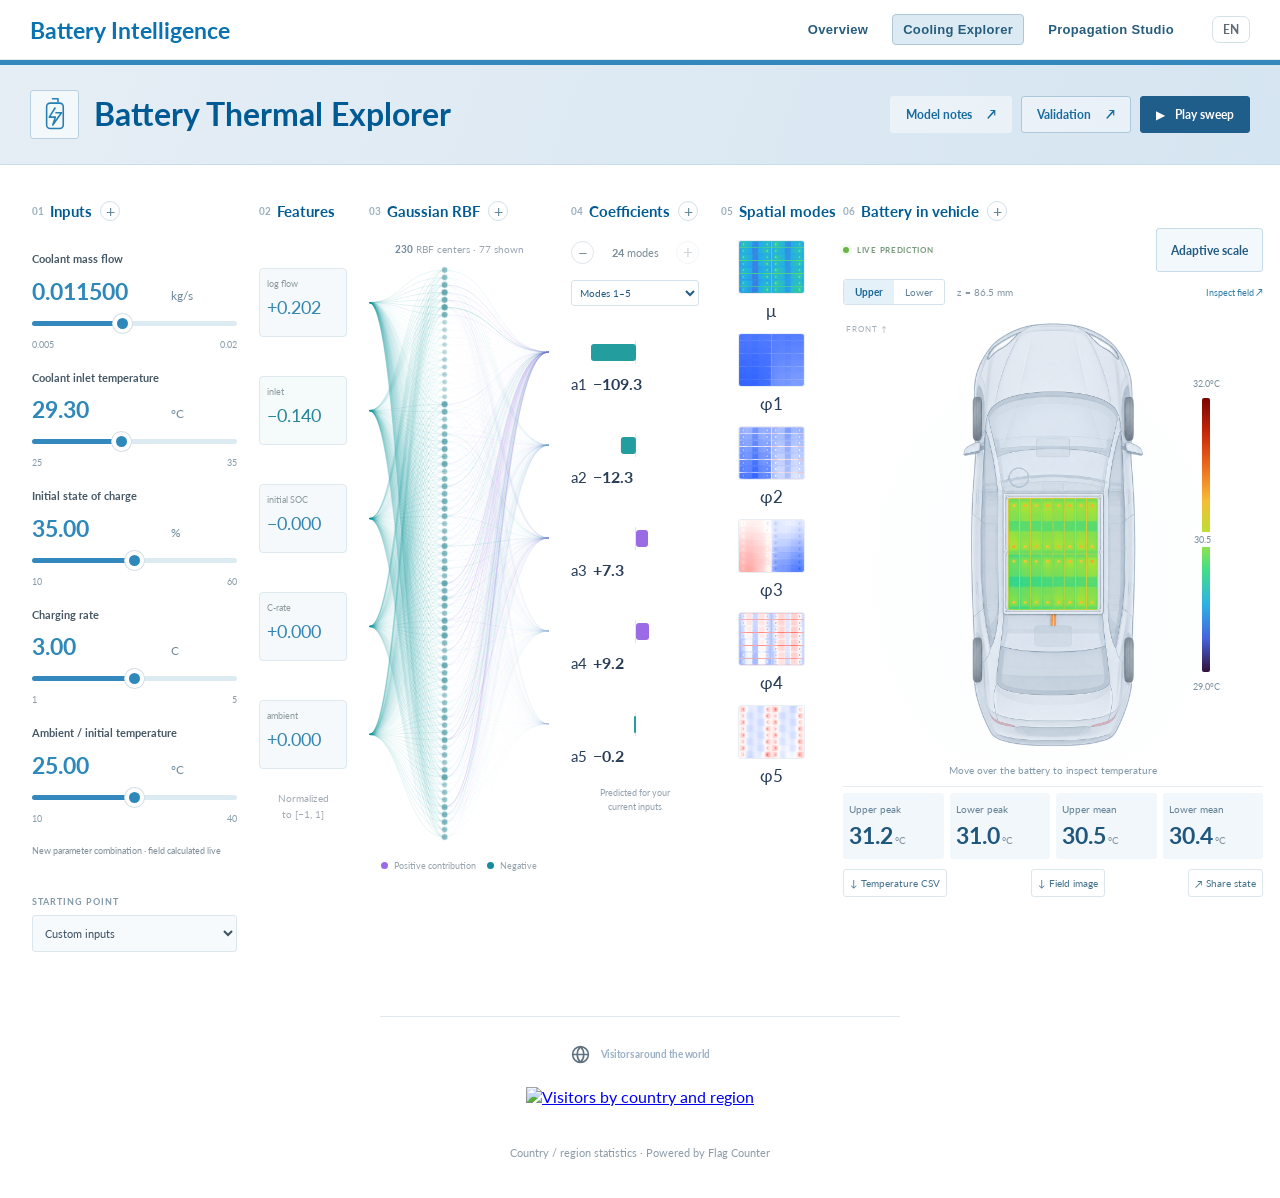
==== cooling/index.html @ 75c4ec5d "Unify Battery Intelligence tools and add freeform propagation studio" ====
<!doctype html>
<html lang="en">
<head><base href="../"><meta charset="utf-8"><meta name="viewport" content="width=device-width,initial-scale=1"><meta name="theme-color" content="#3388bd"><meta name="description" content="Explore live battery cooling predictions, POD modes, and independent COMSOL validation."><title>Battery Thermal Explorer — Battery Intelligence</title><link rel="icon" href="data:image/svg+xml,%3Csvg xmlns='http://www.w3.org/2000/svg' viewBox='0 0 32 32'%3E%3Crect x='6' y='6' width='20' height='23' rx='4' fill='%232e83b5'/%3E%3Cpath d='M14 1h5v4h-5zM18 9l-7 11h5l-2 8 8-13h-6z' fill='%23e5f3fb'/%3E%3C/svg%3E"><link rel="stylesheet" href="./style.css"><link rel="stylesheet" href="./theme.css?v=8"><link rel="preload" as="image" href="./assets/vehicle-chassis-vertical.png"><style>.bi-nav{display:flex;gap:14px;align-items:center;font:600 13px Arial,sans-serif}.bi-nav a{color:#275d7c;text-decoration:none;padding:7px 10px;border-radius:4px}.bi-nav a[aria-current]{background:#dceaf3;border:1px solid #aec7d8}.top-right{display:flex;gap:14px;align-items:center}@media(max-width:750px){.topline{height:auto;flex-wrap:wrap;padding:12px;gap:8px}.bi-nav{font-size:11px;gap:3px}.bi-nav a{padding:5px}}</style></head>
<body>
<div class="topline"><a href="./" class="brand">Battery Intelligence</a><div class="top-right"><nav class="bi-nav" aria-label="Battery Intelligence modules" data-no-i18n><a href="./">Overview</a><a href="./cooling/" aria-current="page">Cooling Explorer</a><a href="./propagation/">Propagation Studio</a></nav><button id="languageToggle" class="lang" type="button" aria-label="Switch language" data-no-i18n>EN</button></div></div>
<header class="toolbar"><div class="identity"><div class="logo" aria-hidden="true"><svg viewBox="0 0 40 40"><rect x="11" y="7" width="19" height="29" rx="4"/><path d="M17 2h7v4M21 12l-7 11h7l-3 9 10-14h-7"/></svg></div><div><h1>Battery Thermal Explorer</h1></div></div><div class="actions"><button class="quiet" id="notesButton">Model notes <span>↗</span></button><button id="validationButton">Validation <span>↗</span></button><button class="primary" id="sweepButton"><span>▶</span> Play sweep</button></div></header>
<main>
<div id="loadError" class="error" role="alert" hidden></div>
<section class="pipeline" aria-label="Prediction pipeline">
 <section class="stage input-stage"><h2><span>01</span> Inputs <button class="help" data-help="inputs" aria-label="About model inputs">+</button></h2><div class="input-content">
<div class="control"><label for="flow">Coolant mass flow</label><div class="input-value"><input id="flowNumber" aria-label="Coolant mass flow (kg/s)" type="number" min="0.005" max="0.02" step="1e-06" value="0.0115"><span>kg/s</span></div><input id="flow" type="range" min="0.005" max="0.02" step="1e-06" value="0.0115"><div class="limits"><span>0.005</span><span>0.02</span></div></div><div class="control"><label for="tin">Coolant inlet temperature</label><div class="input-value"><input id="tinNumber" aria-label="Coolant inlet temperature (°C)" type="number" min="25" max="35" step="0.01" value="29.3"><span>°C</span></div><input id="tin" type="range" min="25" max="35" step="0.01" value="29.3"><div class="limits"><span>25</span><span>35</span></div></div><div class="control"><label for="soc">Initial state of charge</label><div class="input-value"><input id="socNumber" aria-label="Initial state of charge (%)" type="number" min="10" max="60" step="0.01" value="35"><span>%</span></div><input id="soc" type="range" min="10" max="60" step="0.01" value="35"><div class="limits"><span>10</span><span>60</span></div></div><div class="control"><label for="crate">Charging rate</label><div class="input-value"><input id="crateNumber" aria-label="Charging rate (C)" type="number" min="1" max="5" step="0.01" value="3"><span>C</span></div><input id="crate" type="range" min="1" max="5" step="0.01" value="3"><div class="limits"><span>1</span><span>5</span></div></div><div class="control"><label for="ambient">Ambient / initial temperature</label><div class="input-value"><input id="ambientNumber" aria-label="Ambient / initial temperature (°C)" type="number" min="10" max="40" step="0.01" value="25"><span>°C</span></div><input id="ambient" type="range" min="10" max="40" step="0.01" value="25"><div class="limits"><span>10</span><span>40</span></div></div><div id="inputMessage" class="input-message" role="status"></div><div id="boundaryNote" hidden></div><label class="preset-label" for="preset">STARTING POINT</label><select id="preset"><option value="custom">Custom inputs</option><option value="balanced">Balanced cooling</option><option value="cool">Cool inlet / high flow</option><option value="warm">Warm inlet / low flow</option></select>
 </div></section>
 <section class="stage feature-stage"><h2><span>02</span> Features</h2><div class="feature-content"><div class="feature-pill flow-feature"><small>log flow</small><strong id="u1">—</strong></div><div class="feature-pill tin-feature"><small>inlet</small><strong id="u2">—</strong></div><div class="feature-pill soc-feature"><small>initial SOC</small><strong id="u3">—</strong></div><div class="feature-pill crate-feature"><small>C-rate</small><strong id="u4">—</strong></div><div class="feature-pill ambient-feature"><small>ambient</small><strong id="u5">—</strong></div><p>Normalized<br>to [−1, 1]</p></div></section>
 <section class="stage rbf-stage"><h2><span>03</span> Gaussian RBF <button class="help" data-help="rbf" aria-label="About radial basis functions">+</button></h2><div class="network-wrap"><canvas id="network" width="480" height="1160" aria-label="Five-input Gaussian RBF responses connected to the displayed POD coefficients"></canvas><div class="network-label"><strong>230</strong> RBF centers · 77 shown</div></div><div class="network-legend"><span class="positive-dot"></span>Positive contribution <span class="negative-dot"></span>Negative</div></section>
 <section class="stage coefficients-stage"><h2><span>04</span> Coefficients <button class="help" data-help="coefficients" aria-label="About POD coefficients">+</button></h2><div class="mode-controls"><button id="lessModes" aria-label="Use one fewer POD mode">−</button><span><strong id="modeCount">24</strong> modes</span><button id="moreModes" aria-label="Use one more POD mode">+</button></div><select id="modePage" aria-label="Spatial modes to display"><option value="0">Modes 1–5</option><option value="1">Modes 6–10</option><option value="2">Modes 11–15</option><option value="3">Modes 16–20</option><option value="4">Modes 21–24</option></select><div id="coefficients" class="coefficients"></div><p class="coeff-caption">Predicted for your<br>current inputs</p></section>
 <section class="stage modes-stage"><h2><span>05</span> Spatial modes</h2><div id="modeTiles" class="mode-tiles"></div></section>
 <section class="stage field-stage"><h2><span>06</span> Battery in vehicle <button class="help" data-help="fields" aria-label="About the predicted temperature fields">+</button></h2><div class="field-top"><span id="predictionBadge" class="prediction-badge"><span class="live-dot"></span>LIVE PREDICTION</span><button id="scaleToggle" title="Switch between a fixed and adaptive temperature scale">Adaptive scale</button></div>
  <div class="vehicle-toolbar"><div class="slice-tabs" aria-label="Choose internal cut plane"><button id="viewUpper" class="active" aria-pressed="true">Upper</button><button id="viewLower" aria-pressed="false">Lower</button></div><span id="activeHeight">z = 86.5 mm</span><button id="inspectField">Inspect field ↗</button></div>
  <div class="vehicle-panel"><div class="vehicle-scene"><img id="vehicleOutline" data-side="0" src="./assets/vehicle-sedan-vertical.png" alt="Transparent top-down sedan illustration with a longitudinal battery enclosure"><canvas id="vehicleField" width="516" height="644" tabindex="0" aria-label="Live battery temperature in an illustrative vehicle installation"></canvas></div><div class="vehicle-legend"><span id="scaleMax">42°C</span><div class="legend-gradient"></div><span id="scaleMid">33.5</span><span id="scaleMin">25°C</span></div><span class="orientation">FRONT ↑</span></div>
  <div class="vehicle-readout" id="vehicleReadout">Move over the battery to inspect temperature</div>
  <div hidden aria-hidden="true"><canvas id="upper" width="644" height="516"></canvas><canvas id="lower" width="644" height="516"></canvas><span id="upperReadout"></span><span id="lowerReadout"></span></div>
  <div class="stats"><div><span>Upper peak</span><strong id="upperMax">—</strong></div><div><span>Lower peak</span><strong id="lowerMax">—</strong></div><div><span>Upper mean</span><strong id="upperMean">—</strong></div><div><span>Lower mean</span><strong id="lowerMean">—</strong></div></div>
  <div class="export-actions"><button id="csvButton">↓ Temperature CSV</button><button id="pngButton">↓ Field image</button><button id="shareButton" aria-label="Copy a link with the current input parameters">↗ Share state</button></div>
 </section>
</section>
<section class="visitors-widget" aria-label="Visitors around the world"><h2><svg viewBox="0 0 24 24" aria-hidden="true"><circle cx="12" cy="12" r="9"/><path d="M3 12h18M12 3c-5 5-5 13 0 18M12 3c5 5 5 13 0 18"/></svg><span>Visitors around the world</span></h2><a href="https://s05.flagcounter.com/more/jRs" target="_blank" rel="noopener noreferrer"><img src="https://s05.flagcounter.com/count2/jRs/bg_FFFFFF/txt_666666/border_FFFFFF/columns_3/maxflags_12/viewers_0/labels_1/pageviews_1/flags_0/percent_0/" alt="Visitors by country and region" loading="lazy" referrerpolicy="no-referrer-when-downgrade"></a><p>Country / region statistics · Powered by Flag Counter</p></section></main>
<dialog id="validationDialog"><div class="dialog-heading"><div><span class="eyebrow">INDEPENDENT VALIDATION</span><h2>Physics, prediction & the difference.</h2></div><button class="close" data-close aria-label="Close validation">×</button></div><p class="dialog-lead">Compare with COMSOL on cases excluded from fitting, mean-field construction and POD basis generation.</p><div class="validation-toolbar"><label for="validationCase">Held-out condition <select id="validationCase"></select></label><div class="validation-values" id="validationValues"></div><button id="applyCase">Use these inputs ↗</button></div><div class="validation-metrics"><div><span>Current case RMSE</span><strong id="caseRmse">—</strong></div><div><span>Current case MAE</span><strong id="caseMae">—</strong></div><div><span>Largest point error</span><strong id="caseMax">—</strong></div><div><span>Reconstruction</span><strong id="validationModes">24 / 24 modes</strong></div></div><div class="validation-grid"><div class="grid-heading">COMSOL</div><div class="grid-heading">POD + RBF prediction</div><div class="grid-heading">Absolute error</div><figure><canvas id="vUpperTrue" width="483" height="387"></canvas><figcaption>Upper cut plane</figcaption></figure><figure><canvas id="vUpperPred" width="483" height="387"></canvas><figcaption>Upper cut plane</figcaption></figure><figure><canvas id="vUpperError" width="483" height="387"></canvas><figcaption id="upperErrorScale">Error</figcaption></figure><figure><canvas id="vLowerTrue" width="483" height="387"></canvas><figcaption>Lower cut plane</figcaption></figure><figure><canvas id="vLowerPred" width="483" height="387"></canvas><figcaption>Lower cut plane</figcaption></figure><figure><canvas id="vLowerError" width="483" height="387"></canvas><figcaption id="lowerErrorScale">Error</figcaption></figure></div><p class="validation-status" id="validationStatus" role="status"></p><div class="validation-bottom"><div><strong>0.07784 K</strong><span>Overall test RMSE</span></div><div><strong>0.26598 K</strong><span>Overall largest point error</span></div><div><strong>230 / 34 / 40</strong><span>Training / validation / test cases</span></div></div><p class="dialog-fine">Benchmark figures use the full 24-mode model. Temperature panels share the current temperature scale. Error panels share the displayed error scale. For custom conditions without a COMSOL solution, only a prediction is available.</p></dialog>
<dialog id="notesDialog"><div class="dialog-heading"><h2>Five-input endpoint model</h2><button class="close" data-close aria-label="Close model notes">×</button></div><div class="notes-body"><h3>Inputs and endpoint</h3><p>Flow: 0.005–0.020 kg/s. Inlet temperature: 25–35°C. Initial SOC: 10–60%. Charging rate: 1–5C. Ambient temperature: 10–40°C. Battery initial temperature equals ambient. The endpoint is SOC 100%, at t = 3600 × (1 − SOC₀) / C-rate seconds. This is a charging endpoint, not steady state.</p><h3>Prediction</h3><p>The model learns temperature rise above the coolant inlet. A training-only mean rise, the current inlet temperature and 24 POD mode contributions reconstruct two 161 × 129 fields. Gaussian RBF uses 230 centers, ε = 0.25, ridge = 0.0001 and an affine term. The fan draws 77 representative centers; all 230 are evaluated. Five modes are displayed at a time; all 24 are used by default.</p><h3>Data and validation</h3><p>304 complete cases: 230 training, 34 validation and 40 independent test cases. The planned GTR011–GTR020 and GVA005–GVA010 exports are missing and excluded. Actual endpoint SOC was audited for all included cases. Model selection used validation only. Test RMSE: 0.07784 K; largest point error: 0.26598 K.</p><h3>Scope</h3><p>Geometry and nominal cell capacity are fixed. Predictions accept new continuous combinations in the stated ranges. Reported errors compare against COMSOL, not experiments, and do not guarantee accuracy at every new input. Peak and mean values describe the internal cut planes, not the entire battery volume. Upper: z = 86.5 mm. Lower: z = 8.5 mm.</p></div></dialog>
<dialog id="helpDialog"><div class="dialog-heading"><h2 id="helpTitle"></h2><button class="close" data-close aria-label="Close explanation">×</button></div><div class="help-body" id="helpBody"></div></dialog>
<div class="toast" id="toast" role="status"></div>
<script type="module" src="./app.js?v=8"></script>
</body></html>
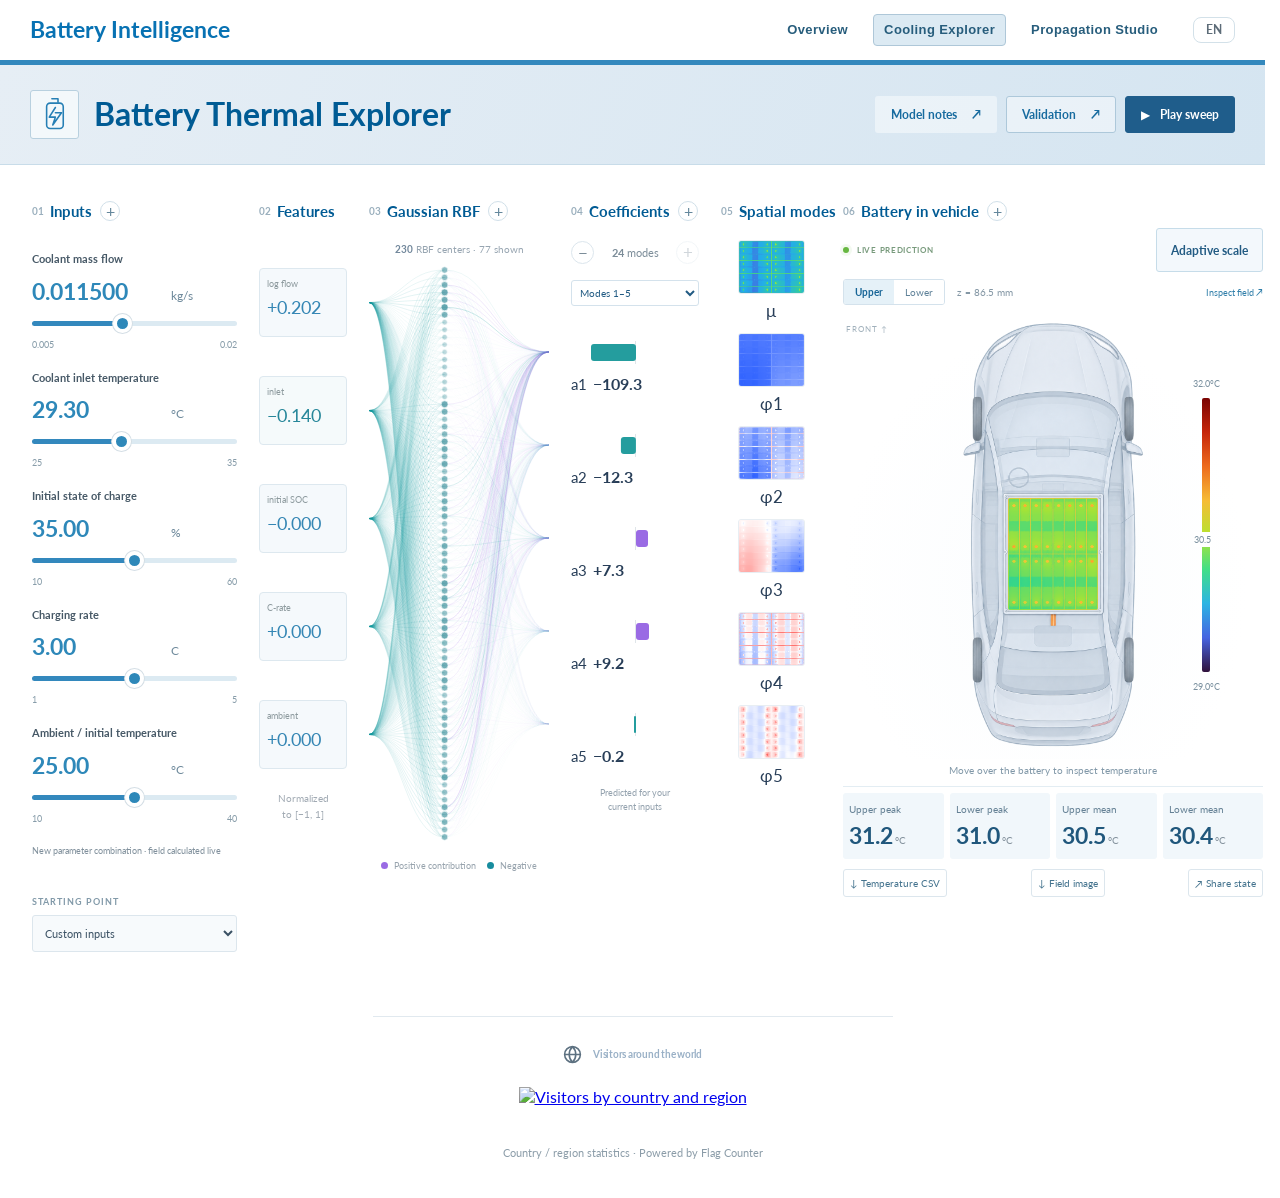
==== commit 2488c58b: "Unify overview and application headers around the Cooling design" ====
--- a/cooling/index.html
+++ b/cooling/index.html
@@ -1,32 +1,38 @@
-<!doctype html>
-<html lang="en">
-<head><base href="../"><meta charset="utf-8"><meta name="viewport" content="width=device-width,initial-scale=1"><meta name="theme-color" content="#3388bd"><meta name="description" content="Explore live battery cooling predictions, POD modes, and independent COMSOL validation."><title>Battery Thermal Explorer — Battery Intelligence</title><link rel="icon" href="data:image/svg+xml,%3Csvg xmlns='http://www.w3.org/2000/svg' viewBox='0 0 32 32'%3E%3Crect x='6' y='6' width='20' height='23' rx='4' fill='%232e83b5'/%3E%3Cpath d='M14 1h5v4h-5zM18 9l-7 11h5l-2 8 8-13h-6z' fill='%23e5f3fb'/%3E%3C/svg%3E"><link rel="stylesheet" href="./style.css"><link rel="stylesheet" href="./theme.css?v=8"><link rel="preload" as="image" href="./assets/vehicle-chassis-vertical.png"><style>.bi-nav{display:flex;gap:14px;align-items:center;font:600 13px Arial,sans-serif}.bi-nav a{color:#275d7c;text-decoration:none;padding:7px 10px;border-radius:4px}.bi-nav a[aria-current]{background:#dceaf3;border:1px solid #aec7d8}.top-right{display:flex;gap:14px;align-items:center}@media(max-width:750px){.topline{height:auto;flex-wrap:wrap;padding:12px;gap:8px}.bi-nav{font-size:11px;gap:3px}.bi-nav a{padding:5px}}</style></head>
-<body>
-<div class="topline"><a href="./" class="brand">Battery Intelligence</a><div class="top-right"><nav class="bi-nav" aria-label="Battery Intelligence modules" data-no-i18n><a href="./">Overview</a><a href="./cooling/" aria-current="page">Cooling Explorer</a><a href="./propagation/">Propagation Studio</a></nav><button id="languageToggle" class="lang" type="button" aria-label="Switch language" data-no-i18n>EN</button></div></div>
-<header class="toolbar"><div class="identity"><div class="logo" aria-hidden="true"><svg viewBox="0 0 40 40"><rect x="11" y="7" width="19" height="29" rx="4"/><path d="M17 2h7v4M21 12l-7 11h7l-3 9 10-14h-7"/></svg></div><div><h1>Battery Thermal Explorer</h1></div></div><div class="actions"><button class="quiet" id="notesButton">Model notes <span>↗</span></button><button id="validationButton">Validation <span>↗</span></button><button class="primary" id="sweepButton"><span>▶</span> Play sweep</button></div></header>
-<main>
-<div id="loadError" class="error" role="alert" hidden></div>
-<section class="pipeline" aria-label="Prediction pipeline">
- <section class="stage input-stage"><h2><span>01</span> Inputs <button class="help" data-help="inputs" aria-label="About model inputs">+</button></h2><div class="input-content">
-<div class="control"><label for="flow">Coolant mass flow</label><div class="input-value"><input id="flowNumber" aria-label="Coolant mass flow (kg/s)" type="number" min="0.005" max="0.02" step="1e-06" value="0.0115"><span>kg/s</span></div><input id="flow" type="range" min="0.005" max="0.02" step="1e-06" value="0.0115"><div class="limits"><span>0.005</span><span>0.02</span></div></div><div class="control"><label for="tin">Coolant inlet temperature</label><div class="input-value"><input id="tinNumber" aria-label="Coolant inlet temperature (°C)" type="number" min="25" max="35" step="0.01" value="29.3"><span>°C</span></div><input id="tin" type="range" min="25" max="35" step="0.01" value="29.3"><div class="limits"><span>25</span><span>35</span></div></div><div class="control"><label for="soc">Initial state of charge</label><div class="input-value"><input id="socNumber" aria-label="Initial state of charge (%)" type="number" min="10" max="60" step="0.01" value="35"><span>%</span></div><input id="soc" type="range" min="10" max="60" step="0.01" value="35"><div class="limits"><span>10</span><span>60</span></div></div><div class="control"><label for="crate">Charging rate</label><div class="input-value"><input id="crateNumber" aria-label="Charging rate (C)" type="number" min="1" max="5" step="0.01" value="3"><span>C</span></div><input id="crate" type="range" min="1" max="5" step="0.01" value="3"><div class="limits"><span>1</span><span>5</span></div></div><div class="control"><label for="ambient">Ambient / initial temperature</label><div class="input-value"><input id="ambientNumber" aria-label="Ambient / initial temperature (°C)" type="number" min="10" max="40" step="0.01" value="25"><span>°C</span></div><input id="ambient" type="range" min="10" max="40" step="0.01" value="25"><div class="limits"><span>10</span><span>40</span></div></div><div id="inputMessage" class="input-message" role="status"></div><div id="boundaryNote" hidden></div><label class="preset-label" for="preset">STARTING POINT</label><select id="preset"><option value="custom">Custom inputs</option><option value="balanced">Balanced cooling</option><option value="cool">Cool inlet / high flow</option><option value="warm">Warm inlet / low flow</option></select>
- </div></section>
- <section class="stage feature-stage"><h2><span>02</span> Features</h2><div class="feature-content"><div class="feature-pill flow-feature"><small>log flow</small><strong id="u1">—</strong></div><div class="feature-pill tin-feature"><small>inlet</small><strong id="u2">—</strong></div><div class="feature-pill soc-feature"><small>initial SOC</small><strong id="u3">—</strong></div><div class="feature-pill crate-feature"><small>C-rate</small><strong id="u4">—</strong></div><div class="feature-pill ambient-feature"><small>ambient</small><strong id="u5">—</strong></div><p>Normalized<br>to [−1, 1]</p></div></section>
- <section class="stage rbf-stage"><h2><span>03</span> Gaussian RBF <button class="help" data-help="rbf" aria-label="About radial basis functions">+</button></h2><div class="network-wrap"><canvas id="network" width="480" height="1160" aria-label="Five-input Gaussian RBF responses connected to the displayed POD coefficients"></canvas><div class="network-label"><strong>230</strong> RBF centers · 77 shown</div></div><div class="network-legend"><span class="positive-dot"></span>Positive contribution <span class="negative-dot"></span>Negative</div></section>
- <section class="stage coefficients-stage"><h2><span>04</span> Coefficients <button class="help" data-help="coefficients" aria-label="About POD coefficients">+</button></h2><div class="mode-controls"><button id="lessModes" aria-label="Use one fewer POD mode">−</button><span><strong id="modeCount">24</strong> modes</span><button id="moreModes" aria-label="Use one more POD mode">+</button></div><select id="modePage" aria-label="Spatial modes to display"><option value="0">Modes 1–5</option><option value="1">Modes 6–10</option><option value="2">Modes 11–15</option><option value="3">Modes 16–20</option><option value="4">Modes 21–24</option></select><div id="coefficients" class="coefficients"></div><p class="coeff-caption">Predicted for your<br>current inputs</p></section>
- <section class="stage modes-stage"><h2><span>05</span> Spatial modes</h2><div id="modeTiles" class="mode-tiles"></div></section>
- <section class="stage field-stage"><h2><span>06</span> Battery in vehicle <button class="help" data-help="fields" aria-label="About the predicted temperature fields">+</button></h2><div class="field-top"><span id="predictionBadge" class="prediction-badge"><span class="live-dot"></span>LIVE PREDICTION</span><button id="scaleToggle" title="Switch between a fixed and adaptive temperature scale">Adaptive scale</button></div>
-  <div class="vehicle-toolbar"><div class="slice-tabs" aria-label="Choose internal cut plane"><button id="viewUpper" class="active" aria-pressed="true">Upper</button><button id="viewLower" aria-pressed="false">Lower</button></div><span id="activeHeight">z = 86.5 mm</span><button id="inspectField">Inspect field ↗</button></div>
-  <div class="vehicle-panel"><div class="vehicle-scene"><img id="vehicleOutline" data-side="0" src="./assets/vehicle-sedan-vertical.png" alt="Transparent top-down sedan illustration with a longitudinal battery enclosure"><canvas id="vehicleField" width="516" height="644" tabindex="0" aria-label="Live battery temperature in an illustrative vehicle installation"></canvas></div><div class="vehicle-legend"><span id="scaleMax">42°C</span><div class="legend-gradient"></div><span id="scaleMid">33.5</span><span id="scaleMin">25°C</span></div><span class="orientation">FRONT ↑</span></div>
-  <div class="vehicle-readout" id="vehicleReadout">Move over the battery to inspect temperature</div>
-  <div hidden aria-hidden="true"><canvas id="upper" width="644" height="516"></canvas><canvas id="lower" width="644" height="516"></canvas><span id="upperReadout"></span><span id="lowerReadout"></span></div>
-  <div class="stats"><div><span>Upper peak</span><strong id="upperMax">—</strong></div><div><span>Lower peak</span><strong id="lowerMax">—</strong></div><div><span>Upper mean</span><strong id="upperMean">—</strong></div><div><span>Lower mean</span><strong id="lowerMean">—</strong></div></div>
-  <div class="export-actions"><button id="csvButton">↓ Temperature CSV</button><button id="pngButton">↓ Field image</button><button id="shareButton" aria-label="Copy a link with the current input parameters">↗ Share state</button></div>
- </section>
-</section>
-<section class="visitors-widget" aria-label="Visitors around the world"><h2><svg viewBox="0 0 24 24" aria-hidden="true"><circle cx="12" cy="12" r="9"/><path d="M3 12h18M12 3c-5 5-5 13 0 18M12 3c5 5 5 13 0 18"/></svg><span>Visitors around the world</span></h2><a href="https://s05.flagcounter.com/more/jRs" target="_blank" rel="noopener noreferrer"><img src="https://s05.flagcounter.com/count2/jRs/bg_FFFFFF/txt_666666/border_FFFFFF/columns_3/maxflags_12/viewers_0/labels_1/pageviews_1/flags_0/percent_0/" alt="Visitors by country and region" loading="lazy" referrerpolicy="no-referrer-when-downgrade"></a><p>Country / region statistics · Powered by Flag Counter</p></section></main>
-<dialog id="validationDialog"><div class="dialog-heading"><div><span class="eyebrow">INDEPENDENT VALIDATION</span><h2>Physics, prediction & the difference.</h2></div><button class="close" data-close aria-label="Close validation">×</button></div><p class="dialog-lead">Compare with COMSOL on cases excluded from fitting, mean-field construction and POD basis generation.</p><div class="validation-toolbar"><label for="validationCase">Held-out condition <select id="validationCase"></select></label><div class="validation-values" id="validationValues"></div><button id="applyCase">Use these inputs ↗</button></div><div class="validation-metrics"><div><span>Current case RMSE</span><strong id="caseRmse">—</strong></div><div><span>Current case MAE</span><strong id="caseMae">—</strong></div><div><span>Largest point error</span><strong id="caseMax">—</strong></div><div><span>Reconstruction</span><strong id="validationModes">24 / 24 modes</strong></div></div><div class="validation-grid"><div class="grid-heading">COMSOL</div><div class="grid-heading">POD + RBF prediction</div><div class="grid-heading">Absolute error</div><figure><canvas id="vUpperTrue" width="483" height="387"></canvas><figcaption>Upper cut plane</figcaption></figure><figure><canvas id="vUpperPred" width="483" height="387"></canvas><figcaption>Upper cut plane</figcaption></figure><figure><canvas id="vUpperError" width="483" height="387"></canvas><figcaption id="upperErrorScale">Error</figcaption></figure><figure><canvas id="vLowerTrue" width="483" height="387"></canvas><figcaption>Lower cut plane</figcaption></figure><figure><canvas id="vLowerPred" width="483" height="387"></canvas><figcaption>Lower cut plane</figcaption></figure><figure><canvas id="vLowerError" width="483" height="387"></canvas><figcaption id="lowerErrorScale">Error</figcaption></figure></div><p class="validation-status" id="validationStatus" role="status"></p><div class="validation-bottom"><div><strong>0.07784 K</strong><span>Overall test RMSE</span></div><div><strong>0.26598 K</strong><span>Overall largest point error</span></div><div><strong>230 / 34 / 40</strong><span>Training / validation / test cases</span></div></div><p class="dialog-fine">Benchmark figures use the full 24-mode model. Temperature panels share the current temperature scale. Error panels share the displayed error scale. For custom conditions without a COMSOL solution, only a prediction is available.</p></dialog>
-<dialog id="notesDialog"><div class="dialog-heading"><h2>Five-input endpoint model</h2><button class="close" data-close aria-label="Close model notes">×</button></div><div class="notes-body"><h3>Inputs and endpoint</h3><p>Flow: 0.005–0.020 kg/s. Inlet temperature: 25–35°C. Initial SOC: 10–60%. Charging rate: 1–5C. Ambient temperature: 10–40°C. Battery initial temperature equals ambient. The endpoint is SOC 100%, at t = 3600 × (1 − SOC₀) / C-rate seconds. This is a charging endpoint, not steady state.</p><h3>Prediction</h3><p>The model learns temperature rise above the coolant inlet. A training-only mean rise, the current inlet temperature and 24 POD mode contributions reconstruct two 161 × 129 fields. Gaussian RBF uses 230 centers, ε = 0.25, ridge = 0.0001 and an affine term. The fan draws 77 representative centers; all 230 are evaluated. Five modes are displayed at a time; all 24 are used by default.</p><h3>Data and validation</h3><p>304 complete cases: 230 training, 34 validation and 40 independent test cases. The planned GTR011–GTR020 and GVA005–GVA010 exports are missing and excluded. Actual endpoint SOC was audited for all included cases. Model selection used validation only. Test RMSE: 0.07784 K; largest point error: 0.26598 K.</p><h3>Scope</h3><p>Geometry and nominal cell capacity are fixed. Predictions accept new continuous combinations in the stated ranges. Reported errors compare against COMSOL, not experiments, and do not guarantee accuracy at every new input. Peak and mean values describe the internal cut planes, not the entire battery volume. Upper: z = 86.5 mm. Lower: z = 8.5 mm.</p></div></dialog>
-<dialog id="helpDialog"><div class="dialog-heading"><h2 id="helpTitle"></h2><button class="close" data-close aria-label="Close explanation">×</button></div><div class="help-body" id="helpBody"></div></dialog>
-<div class="toast" id="toast" role="status"></div>
-<script type="module" src="./app.js?v=8"></script>
-</body></html>
+<!doctype html>
+<html lang="en">
+<head><base href="../"><meta charset="utf-8"><meta name="viewport" content="width=device-width,initial-scale=1"><meta name="theme-color" content="#3388bd"><meta name="description" content="Explore live battery cooling predictions, POD modes, and independent COMSOL validation."><title>Battery Thermal Explorer — Battery Intelligence</title><link rel="icon" href="data:image/svg+xml,%3Csvg xmlns='http://www.w3.org/2000/svg' viewBox='0 0 32 32'%3E%3Crect x='6' y='6' width='20' height='23' rx='4' fill='%232e83b5'/%3E%3Cpath d='M14 1h5v4h-5zM18 9l-7 11h5l-2 8 8-13h-6z' fill='%23e5f3fb'/%3E%3C/svg%3E"><link rel="stylesheet" href="./style.css"><link rel="stylesheet" href="./theme.css?v=9"><link rel="preload" as="image" href="./assets/vehicle-chassis-vertical.png"><link rel="stylesheet" href="./suite.css"></head>
+<body>
+<div class="suite-header"><a class="suite-brand" href="./">Battery Intelligence</a>
+<nav class="suite-links" aria-label="Battery Intelligence modules" data-no-i18n>
+<a href="./">Overview</a>
+<a href="./cooling/" aria-current="page">Cooling Explorer</a>
+<a href="./propagation/">Propagation Studio</a>
+</nav>
+<button id="languageToggle" class="suite-language" type="button" aria-label="Switch language" data-no-i18n>EN</button></div>
+<header class="suite-titlebar"><div class="suite-identity"><div class="suite-mark" aria-hidden="true"><svg viewBox="0 0 40 40"><rect x="11" y="7" width="19" height="29" rx="4"/><path d="M17 2h7v4M21 12l-7 11h7l-3 9 10-14h-7"/></svg></div><div><h1>Battery Thermal Explorer</h1></div></div><div class="actions suite-title-extra"><button class="quiet" id="notesButton">Model notes <span>↗</span></button><button id="validationButton">Validation <span>↗</span></button><button class="primary" id="sweepButton"><span>▶</span> Play sweep</button></div></header>
+<main>
+<div id="loadError" class="error" role="alert" hidden></div>
+<section class="pipeline" aria-label="Prediction pipeline">
+ <section class="stage input-stage"><h2><span>01</span> Inputs <button class="help" data-help="inputs" aria-label="About model inputs">+</button></h2><div class="input-content">
+<div class="control"><label for="flow">Coolant mass flow</label><div class="input-value"><input id="flowNumber" aria-label="Coolant mass flow (kg/s)" type="number" min="0.005" max="0.02" step="1e-06" value="0.0115"><span>kg/s</span></div><input id="flow" type="range" min="0.005" max="0.02" step="1e-06" value="0.0115"><div class="limits"><span>0.005</span><span>0.02</span></div></div><div class="control"><label for="tin">Coolant inlet temperature</label><div class="input-value"><input id="tinNumber" aria-label="Coolant inlet temperature (°C)" type="number" min="25" max="35" step="0.01" value="29.3"><span>°C</span></div><input id="tin" type="range" min="25" max="35" step="0.01" value="29.3"><div class="limits"><span>25</span><span>35</span></div></div><div class="control"><label for="soc">Initial state of charge</label><div class="input-value"><input id="socNumber" aria-label="Initial state of charge (%)" type="number" min="10" max="60" step="0.01" value="35"><span>%</span></div><input id="soc" type="range" min="10" max="60" step="0.01" value="35"><div class="limits"><span>10</span><span>60</span></div></div><div class="control"><label for="crate">Charging rate</label><div class="input-value"><input id="crateNumber" aria-label="Charging rate (C)" type="number" min="1" max="5" step="0.01" value="3"><span>C</span></div><input id="crate" type="range" min="1" max="5" step="0.01" value="3"><div class="limits"><span>1</span><span>5</span></div></div><div class="control"><label for="ambient">Ambient / initial temperature</label><div class="input-value"><input id="ambientNumber" aria-label="Ambient / initial temperature (°C)" type="number" min="10" max="40" step="0.01" value="25"><span>°C</span></div><input id="ambient" type="range" min="10" max="40" step="0.01" value="25"><div class="limits"><span>10</span><span>40</span></div></div><div id="inputMessage" class="input-message" role="status"></div><div id="boundaryNote" hidden></div><label class="preset-label" for="preset">STARTING POINT</label><select id="preset"><option value="custom">Custom inputs</option><option value="balanced">Balanced cooling</option><option value="cool">Cool inlet / high flow</option><option value="warm">Warm inlet / low flow</option></select>
+ </div></section>
+ <section class="stage feature-stage"><h2><span>02</span> Features</h2><div class="feature-content"><div class="feature-pill flow-feature"><small>log flow</small><strong id="u1">—</strong></div><div class="feature-pill tin-feature"><small>inlet</small><strong id="u2">—</strong></div><div class="feature-pill soc-feature"><small>initial SOC</small><strong id="u3">—</strong></div><div class="feature-pill crate-feature"><small>C-rate</small><strong id="u4">—</strong></div><div class="feature-pill ambient-feature"><small>ambient</small><strong id="u5">—</strong></div><p>Normalized<br>to [−1, 1]</p></div></section>
+ <section class="stage rbf-stage"><h2><span>03</span> Gaussian RBF <button class="help" data-help="rbf" aria-label="About radial basis functions">+</button></h2><div class="network-wrap"><canvas id="network" width="480" height="1160" aria-label="Five-input Gaussian RBF responses connected to the displayed POD coefficients"></canvas><div class="network-label"><strong>230</strong> RBF centers · 77 shown</div></div><div class="network-legend"><span class="positive-dot"></span>Positive contribution <span class="negative-dot"></span>Negative</div></section>
+ <section class="stage coefficients-stage"><h2><span>04</span> Coefficients <button class="help" data-help="coefficients" aria-label="About POD coefficients">+</button></h2><div class="mode-controls"><button id="lessModes" aria-label="Use one fewer POD mode">−</button><span><strong id="modeCount">24</strong> modes</span><button id="moreModes" aria-label="Use one more POD mode">+</button></div><select id="modePage" aria-label="Spatial modes to display"><option value="0">Modes 1–5</option><option value="1">Modes 6–10</option><option value="2">Modes 11–15</option><option value="3">Modes 16–20</option><option value="4">Modes 21–24</option></select><div id="coefficients" class="coefficients"></div><p class="coeff-caption">Predicted for your<br>current inputs</p></section>
+ <section class="stage modes-stage"><h2><span>05</span> Spatial modes</h2><div id="modeTiles" class="mode-tiles"></div></section>
+ <section class="stage field-stage"><h2><span>06</span> Battery in vehicle <button class="help" data-help="fields" aria-label="About the predicted temperature fields">+</button></h2><div class="field-top"><span id="predictionBadge" class="prediction-badge"><span class="live-dot"></span>LIVE PREDICTION</span><button id="scaleToggle" title="Switch between a fixed and adaptive temperature scale">Adaptive scale</button></div>
+  <div class="vehicle-toolbar"><div class="slice-tabs" aria-label="Choose internal cut plane"><button id="viewUpper" class="active" aria-pressed="true">Upper</button><button id="viewLower" aria-pressed="false">Lower</button></div><span id="activeHeight">z = 86.5 mm</span><button id="inspectField">Inspect field ↗</button></div>
+  <div class="vehicle-panel"><div class="vehicle-scene"><img id="vehicleOutline" data-side="0" src="./assets/vehicle-sedan-vertical.png" alt="Transparent top-down sedan illustration with a longitudinal battery enclosure"><canvas id="vehicleField" width="516" height="644" tabindex="0" aria-label="Live battery temperature in an illustrative vehicle installation"></canvas></div><div class="vehicle-legend"><span id="scaleMax">42°C</span><div class="legend-gradient"></div><span id="scaleMid">33.5</span><span id="scaleMin">25°C</span></div><span class="orientation">FRONT ↑</span></div>
+  <div class="vehicle-readout" id="vehicleReadout">Move over the battery to inspect temperature</div>
+  <div hidden aria-hidden="true"><canvas id="upper" width="644" height="516"></canvas><canvas id="lower" width="644" height="516"></canvas><span id="upperReadout"></span><span id="lowerReadout"></span></div>
+  <div class="stats"><div><span>Upper peak</span><strong id="upperMax">—</strong></div><div><span>Lower peak</span><strong id="lowerMax">—</strong></div><div><span>Upper mean</span><strong id="upperMean">—</strong></div><div><span>Lower mean</span><strong id="lowerMean">—</strong></div></div>
+  <div class="export-actions"><button id="csvButton">↓ Temperature CSV</button><button id="pngButton">↓ Field image</button><button id="shareButton" aria-label="Copy a link with the current input parameters">↗ Share state</button></div>
+ </section>
+</section>
+<section class="visitors-widget" aria-label="Visitors around the world"><h2><svg viewBox="0 0 24 24" aria-hidden="true"><circle cx="12" cy="12" r="9"/><path d="M3 12h18M12 3c-5 5-5 13 0 18M12 3c5 5 5 13 0 18"/></svg><span>Visitors around the world</span></h2><a href="https://s05.flagcounter.com/more/jRs" target="_blank" rel="noopener noreferrer"><img src="https://s05.flagcounter.com/count2/jRs/bg_FFFFFF/txt_666666/border_FFFFFF/columns_3/maxflags_12/viewers_0/labels_1/pageviews_1/flags_0/percent_0/" alt="Visitors by country and region" loading="lazy" referrerpolicy="no-referrer-when-downgrade"></a><p>Country / region statistics · Powered by Flag Counter</p></section></main>
+<dialog id="validationDialog"><div class="dialog-heading"><div><span class="eyebrow">INDEPENDENT VALIDATION</span><h2>Physics, prediction & the difference.</h2></div><button class="close" data-close aria-label="Close validation">×</button></div><p class="dialog-lead">Compare with COMSOL on cases excluded from fitting, mean-field construction and POD basis generation.</p><div class="validation-toolbar"><label for="validationCase">Held-out condition <select id="validationCase"></select></label><div class="validation-values" id="validationValues"></div><button id="applyCase">Use these inputs ↗</button></div><div class="validation-metrics"><div><span>Current case RMSE</span><strong id="caseRmse">—</strong></div><div><span>Current case MAE</span><strong id="caseMae">—</strong></div><div><span>Largest point error</span><strong id="caseMax">—</strong></div><div><span>Reconstruction</span><strong id="validationModes">24 / 24 modes</strong></div></div><div class="validation-grid"><div class="grid-heading">COMSOL</div><div class="grid-heading">POD + RBF prediction</div><div class="grid-heading">Absolute error</div><figure><canvas id="vUpperTrue" width="483" height="387"></canvas><figcaption>Upper cut plane</figcaption></figure><figure><canvas id="vUpperPred" width="483" height="387"></canvas><figcaption>Upper cut plane</figcaption></figure><figure><canvas id="vUpperError" width="483" height="387"></canvas><figcaption id="upperErrorScale">Error</figcaption></figure><figure><canvas id="vLowerTrue" width="483" height="387"></canvas><figcaption>Lower cut plane</figcaption></figure><figure><canvas id="vLowerPred" width="483" height="387"></canvas><figcaption>Lower cut plane</figcaption></figure><figure><canvas id="vLowerError" width="483" height="387"></canvas><figcaption id="lowerErrorScale">Error</figcaption></figure></div><p class="validation-status" id="validationStatus" role="status"></p><div class="validation-bottom"><div><strong>0.07784 K</strong><span>Overall test RMSE</span></div><div><strong>0.26598 K</strong><span>Overall largest point error</span></div><div><strong>230 / 34 / 40</strong><span>Training / validation / test cases</span></div></div><p class="dialog-fine">Benchmark figures use the full 24-mode model. Temperature panels share the current temperature scale. Error panels share the displayed error scale. For custom conditions without a COMSOL solution, only a prediction is available.</p></dialog>
+<dialog id="notesDialog"><div class="dialog-heading"><h2>Five-input endpoint model</h2><button class="close" data-close aria-label="Close model notes">×</button></div><div class="notes-body"><h3>Inputs and endpoint</h3><p>Flow: 0.005–0.020 kg/s. Inlet temperature: 25–35°C. Initial SOC: 10–60%. Charging rate: 1–5C. Ambient temperature: 10–40°C. Battery initial temperature equals ambient. The endpoint is SOC 100%, at t = 3600 × (1 − SOC₀) / C-rate seconds. This is a charging endpoint, not steady state.</p><h3>Prediction</h3><p>The model learns temperature rise above the coolant inlet. A training-only mean rise, the current inlet temperature and 24 POD mode contributions reconstruct two 161 × 129 fields. Gaussian RBF uses 230 centers, ε = 0.25, ridge = 0.0001 and an affine term. The fan draws 77 representative centers; all 230 are evaluated. Five modes are displayed at a time; all 24 are used by default.</p><h3>Data and validation</h3><p>304 complete cases: 230 training, 34 validation and 40 independent test cases. The planned GTR011–GTR020 and GVA005–GVA010 exports are missing and excluded. Actual endpoint SOC was audited for all included cases. Model selection used validation only. Test RMSE: 0.07784 K; largest point error: 0.26598 K.</p><h3>Scope</h3><p>Geometry and nominal cell capacity are fixed. Predictions accept new continuous combinations in the stated ranges. Reported errors compare against COMSOL, not experiments, and do not guarantee accuracy at every new input. Peak and mean values describe the internal cut planes, not the entire battery volume. Upper: z = 86.5 mm. Lower: z = 8.5 mm.</p></div></dialog>
+<dialog id="helpDialog"><div class="dialog-heading"><h2 id="helpTitle"></h2><button class="close" data-close aria-label="Close explanation">×</button></div><div class="help-body" id="helpBody"></div></dialog>
+<div class="toast" id="toast" role="status"></div>
+<script type="module" src="./app.js?v=9"></script>
+</body></html>
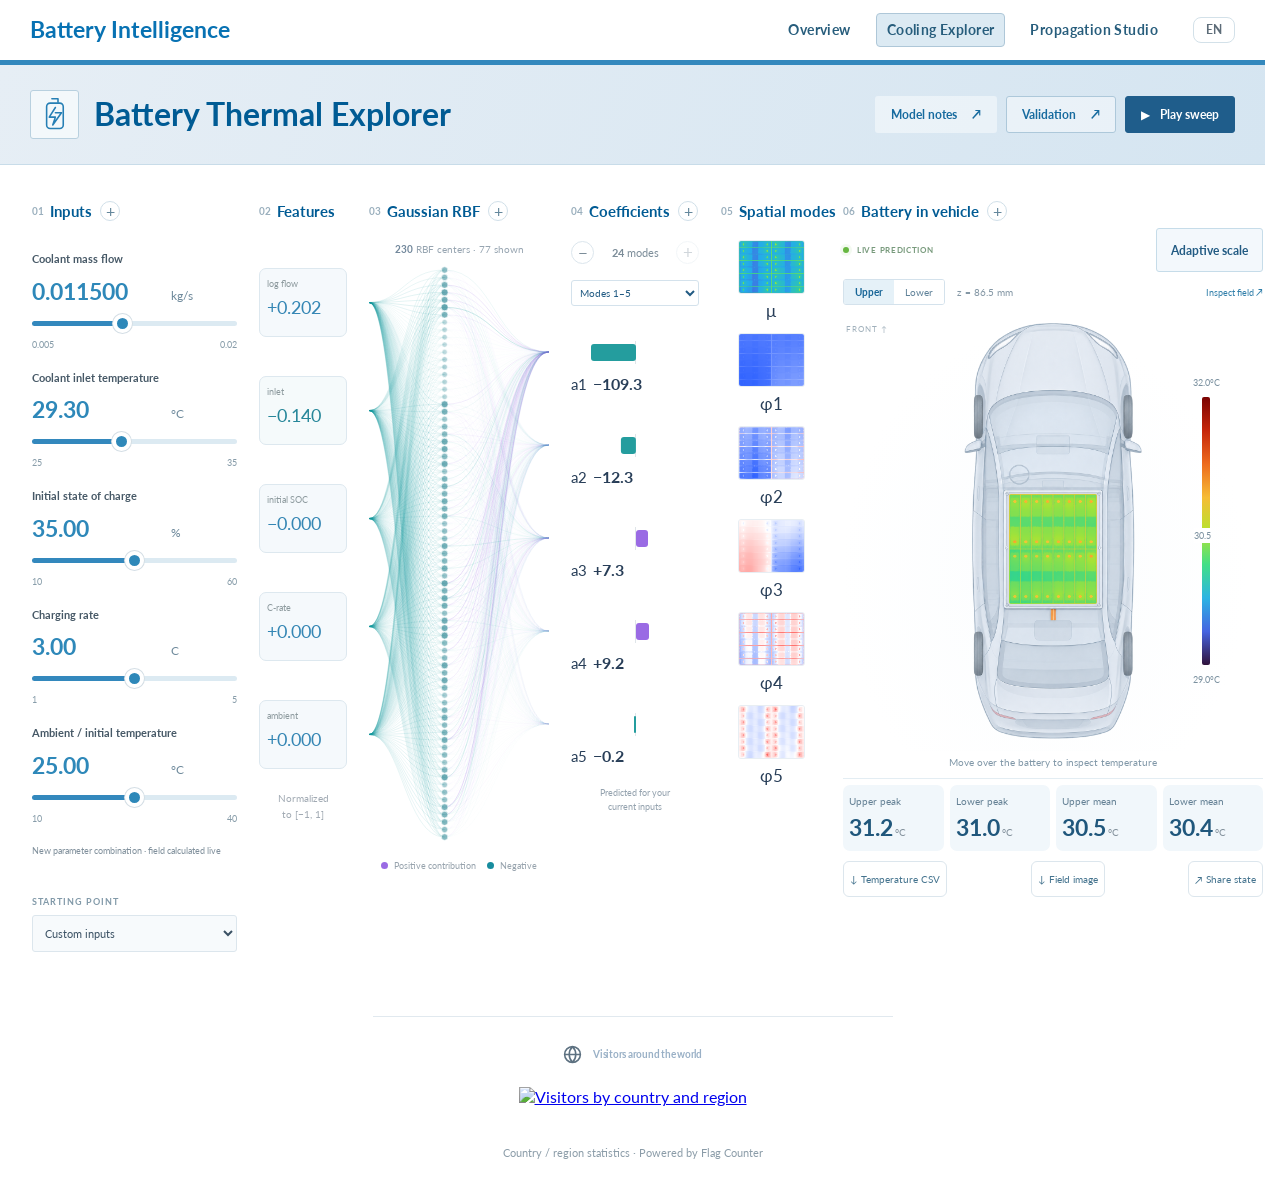
==== commit 48863253: "Polish research workspace sizing and add Propagation visitor statistics" ====
--- a/cooling/index.html
+++ b/cooling/index.html
@@ -1,6 +1,6 @@
 <!doctype html>
 <html lang="en">
-<head><base href="../"><meta charset="utf-8"><meta name="viewport" content="width=device-width,initial-scale=1"><meta name="theme-color" content="#3388bd"><meta name="description" content="Explore live battery cooling predictions, POD modes, and independent COMSOL validation."><title>Battery Thermal Explorer — Battery Intelligence</title><link rel="icon" href="data:image/svg+xml,%3Csvg xmlns='http://www.w3.org/2000/svg' viewBox='0 0 32 32'%3E%3Crect x='6' y='6' width='20' height='23' rx='4' fill='%232e83b5'/%3E%3Cpath d='M14 1h5v4h-5zM18 9l-7 11h5l-2 8 8-13h-6z' fill='%23e5f3fb'/%3E%3C/svg%3E"><link rel="stylesheet" href="./style.css"><link rel="stylesheet" href="./theme.css?v=9"><link rel="preload" as="image" href="./assets/vehicle-chassis-vertical.png"><link rel="stylesheet" href="./suite.css"></head>
+<head><base href="../"><meta charset="utf-8"><meta name="viewport" content="width=device-width,initial-scale=1"><meta name="theme-color" content="#3388bd"><meta name="description" content="Explore live battery cooling predictions, POD modes, and independent COMSOL validation."><title>Battery Thermal Explorer — Battery Intelligence</title><link rel="icon" href="data:image/svg+xml,%3Csvg xmlns='http://www.w3.org/2000/svg' viewBox='0 0 32 32'%3E%3Crect x='6' y='6' width='20' height='23' rx='4' fill='%232e83b5'/%3E%3Cpath d='M14 1h5v4h-5zM18 9l-7 11h5l-2 8 8-13h-6z' fill='%23e5f3fb'/%3E%3C/svg%3E"><link rel="stylesheet" href="./style.css"><link rel="stylesheet" href="./theme.css?v=ui-2"><link rel="preload" as="image" href="./assets/vehicle-chassis-vertical.png"><link rel="stylesheet" href="./suite.css?v=ui-2"></head>
 <body>
 <div class="suite-header"><a class="suite-brand" href="./">Battery Intelligence</a>
 <nav class="suite-links" aria-label="Battery Intelligence modules" data-no-i18n>
